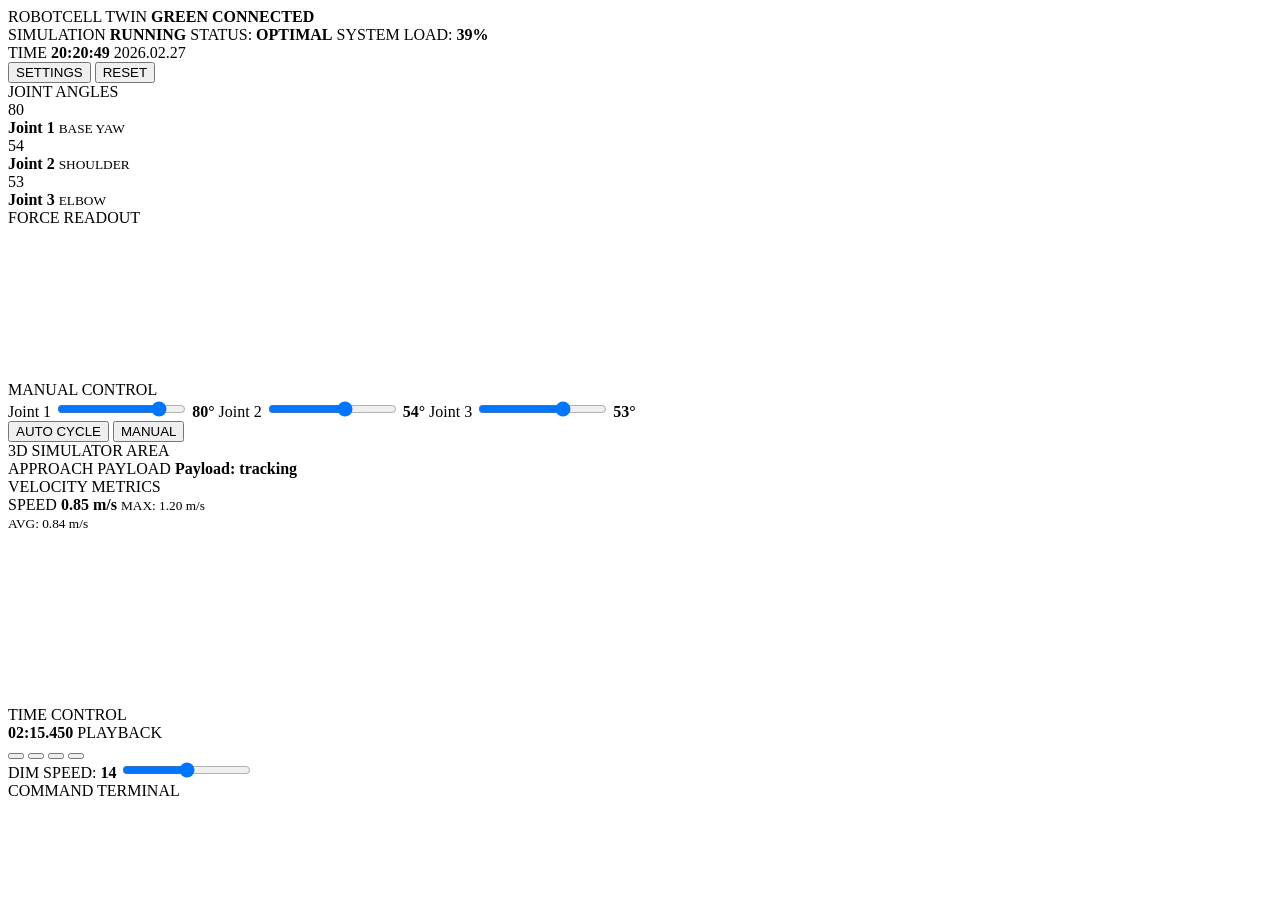
==== robotcell-twin/index.html @ 54c1dec3 "Add robotcell twin demo" ====
<!doctype html>
<html lang="zh-CN">
  <head>
    <meta charset="UTF-8" />
    <meta name="viewport" content="width=device-width, initial-scale=1.0" />
    <meta
      name="description"
      content="工业机械臂数字孪生控制台 demo，可交互体验机器人抓取、输送、回放与实时监控。"
    />
    <title>RobotCell Twin Demo</title>
    <script>
      document.documentElement.classList.add(location.protocol === "file:" ? "is-file" : "is-served");
    </script>
    <style>
      html.is-file,
      html.is-file body {
        min-height: 100%;
        margin: 0;
        background: #d4d7dc;
        color: #161922;
        font-family: "Avenir Next Condensed", "DIN Alternate", sans-serif;
      }

      .file-launcher {
        display: none;
      }

      html.is-file #app {
        display: none;
      }

      html.is-file .file-launcher {
        min-height: 100vh;
        display: grid;
        place-items: center;
        padding: 24px;
        background:
          linear-gradient(90deg, rgba(22, 25, 34, 0.07) 1px, transparent 1px) 0 0 / 34px 34px,
          linear-gradient(rgba(22, 25, 34, 0.06) 1px, transparent 1px) 0 0 / 34px 34px,
          #d4d7dc;
      }

      .file-launcher__panel {
        width: min(720px, 100%);
        border: 3px solid #242834;
        background: rgba(235, 236, 239, 0.94);
        padding: 28px;
        box-shadow: 0 18px 40px rgba(22, 25, 34, 0.16);
      }

      .file-launcher h1 {
        margin: 0 0 12px;
        font-size: clamp(34px, 6vw, 64px);
        line-height: 0.9;
      }

      .file-launcher p {
        margin: 0 0 20px;
        color: #3d424c;
        font-size: 20px;
        line-height: 1.45;
      }

      .file-launcher a {
        min-height: 48px;
        display: inline-flex;
        align-items: center;
        padding: 0 18px;
        background: #f48538;
        color: #161922;
        border: 2px solid rgba(111, 67, 37, 0.35);
        text-decoration: none;
        font-size: 22px;
        font-weight: 900;
      }
    </style>
    <script type="module" crossorigin src="/assets/index-D412RVkO.js"></script>
    <link rel="stylesheet" crossorigin href="/assets/index-Bhrorn5T.css">
  </head>
  <body>
    <div class="file-launcher">
      <div class="file-launcher__panel">
        <h1>RobotCell Twin Demo</h1>
        <p>
          这个项目需要通过本地开发服务或线上静态站点访问。直接用 file:// 打开时，Three.js、图标和样式模块不会被浏览器正确解析。
        </p>
        <a href="http://127.0.0.1:5173/">打开本地 Demo</a>
      </div>
    </div>
    <div id="app">
      <header class="topbar" aria-label="系统状态栏">
        <div class="brand-lockup">
          <div class="avatar-ring" aria-hidden="true">
            <i data-lucide="bot"></i>
          </div>
          <div>
            <span class="eyebrow">ROBOTCELL TWIN</span>
            <strong>GREEN CONNECTED</strong>
          </div>
        </div>
        <div class="signal-strip" aria-hidden="true">
          <i data-lucide="move"></i>
          <i data-lucide="volume-2"></i>
          <i data-lucide="bluetooth"></i>
          <i data-lucide="wifi"></i>
          <i data-lucide="chart-no-axes-column-increasing"></i>
        </div>
        <div class="system-readout">
          <span>SIMULATION <b id="simStateLabel">RUNNING</b></span>
          <span>STATUS: <b>OPTIMAL</b></span>
          <span>SYSTEM LOAD: <b id="loadLabel">39%</b></span>
        </div>
        <div class="clock-block">
          <span>TIME</span>
          <strong id="clockLabel">20:20:49</strong>
          <span id="dateLabel">2026.02.27</span>
        </div>
        <div class="top-actions">
          <button class="console-button" id="settingsButton" type="button" aria-label="打开设置">
            <span>SETTINGS</span>
            <i data-lucide="settings"></i>
          </button>
          <button class="console-button" id="resetButton" type="button" aria-label="重置仿真">
            <span>RESET</span>
            <i data-lucide="rotate-ccw"></i>
          </button>
        </div>
      </header>

      <main class="console-shell">
        <aside class="rail rail-left" aria-label="机器人关节控制">
          <section class="panel joint-panel">
            <div class="panel-title">JOINT ANGLES</div>
            <div class="dial-grid">
              <div class="dial-card primary">
                <div class="dial" data-joint="0">
                  <span id="joint1Dial">80</span>
                  <b></b>
                </div>
                <div>
                  <strong>Joint 1</strong>
                  <small>BASE YAW</small>
                </div>
              </div>
              <div class="joint-silhouette" aria-hidden="true">
                <i data-lucide="armchair"></i>
                <span></span>
              </div>
              <div class="dial-card">
                <div class="dial" data-joint="1">
                  <span id="joint2Dial">54</span>
                  <b></b>
                </div>
                <div>
                  <strong>Joint 2</strong>
                  <small>SHOULDER</small>
                </div>
              </div>
              <div class="dial-card">
                <div class="dial" data-joint="2">
                  <span id="joint3Dial">53</span>
                  <b></b>
                </div>
                <div>
                  <strong>Joint 3</strong>
                  <small>ELBOW</small>
                </div>
              </div>
            </div>
          </section>

          <section class="panel">
            <div class="panel-title">FORCE READOUT</div>
            <canvas id="forceChart" class="mini-chart" width="460" height="150"></canvas>
          </section>

          <section class="panel control-panel">
            <div class="panel-title">MANUAL CONTROL</div>
            <label>
              <span>Joint 1</span>
              <input id="joint1Control" type="range" min="-120" max="120" value="80" />
              <b id="joint1Value">80°</b>
            </label>
            <label>
              <span>Joint 2</span>
              <input id="joint2Control" type="range" min="-50" max="120" value="54" />
              <b id="joint2Value">54°</b>
            </label>
            <label>
              <span>Joint 3</span>
              <input id="joint3Control" type="range" min="-90" max="120" value="53" />
              <b id="joint3Value">53°</b>
            </label>
            <div class="mode-switch" role="group" aria-label="控制模式">
              <button id="autoModeButton" type="button" class="active">AUTO CYCLE</button>
              <button id="manualModeButton" type="button">MANUAL</button>
            </div>
          </section>
        </aside>

        <section class="sim-panel" aria-label="3D 仿真区域">
          <div class="panel-title">3D SIMULATOR AREA</div>
          <div id="simViewport" class="sim-viewport">
            <div class="reticle top-left"></div>
            <div class="reticle top-right"></div>
            <div class="reticle bottom-left"></div>
            <div class="reticle bottom-right"></div>
            <div class="floating-hud">
              <span id="taskStateLabel">APPROACH PAYLOAD</span>
              <b id="payloadStateLabel">Payload: tracking</b>
            </div>
          </div>
        </section>

        <aside class="rail rail-right" aria-label="仿真指标与回放控制">
          <section class="panel metrics-panel">
            <div class="panel-title">VELOCITY METRICS</div>
            <div class="speed-card">
              <span>SPEED</span>
              <strong id="speedLabel">0.85</strong>
              <b>m/s</b>
              <small>MAX: 1.20 m/s<br />AVG: 0.84 m/s</small>
            </div>
            <canvas id="velocityChart" class="mini-chart" width="460" height="170"></canvas>
          </section>

          <section class="panel playback-panel">
            <div class="panel-title">TIME CONTROL</div>
            <strong id="elapsedLabel">02:15.450</strong>
            <span>PLAYBACK</span>
            <div class="transport">
              <button id="playButton" class="active" type="button" aria-label="播放">
                <i data-lucide="play"></i>
              </button>
              <button id="pauseButton" type="button" aria-label="暂停">
                <i data-lucide="pause"></i>
              </button>
              <button id="fastButton" type="button" aria-label="快进">
                <i data-lucide="fast-forward"></i>
              </button>
              <button id="stopButton" type="button" aria-label="停止">
                <i data-lucide="square"></i>
              </button>
            </div>
            <label class="speed-range">
              <span>DIM SPEED: <b id="dimSpeedLabel">14</b></span>
              <input id="speedControl" type="range" min="4" max="24" value="14" />
            </label>
          </section>

          <section class="panel terminal-panel">
            <div class="panel-title">COMMAND TERMINAL</div>
            <ol id="terminalLog" aria-label="系统命令日志"></ol>
          </section>
        </aside>
      </main>
    </div>

  </body>
</html>
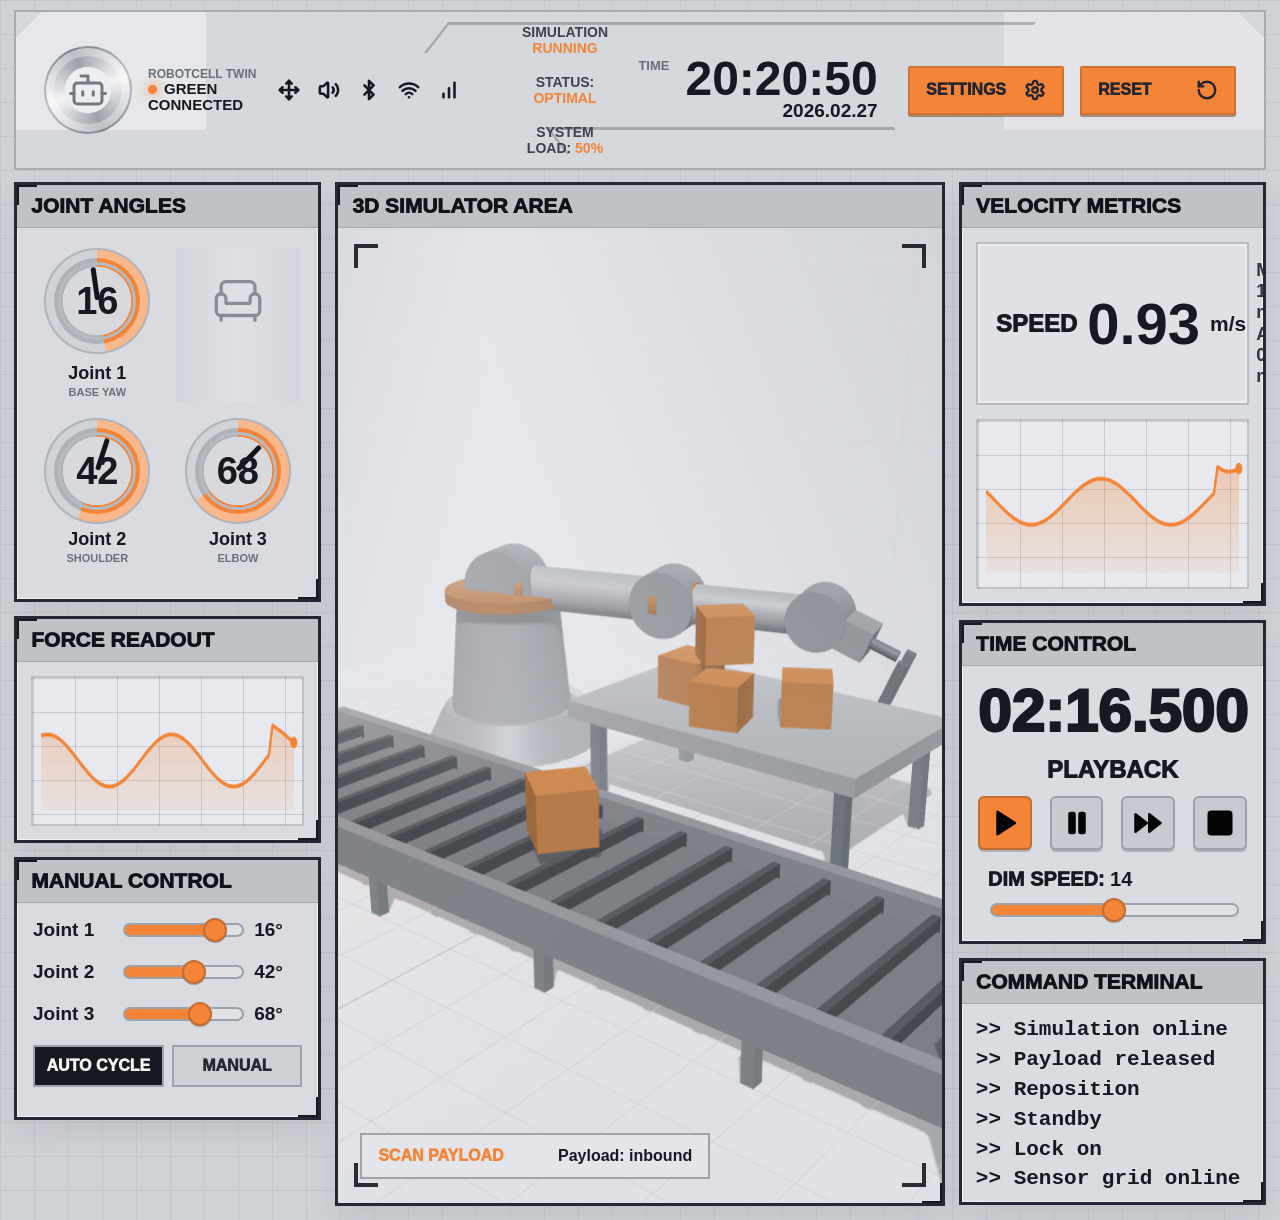
==== commit 0fb558e6: "Fix robotcell twin asset paths" ====
--- a/robotcell-twin/index.html
+++ b/robotcell-twin/index.html
@@ -74,8 +74,8 @@
         font-weight: 900;
       }
     </style>
-    <script type="module" crossorigin src="/assets/index-D412RVkO.js"></script>
-    <link rel="stylesheet" crossorigin href="/assets/index-Bhrorn5T.css">
+    <script type="module" crossorigin src="./assets/index-D412RVkO.js"></script>
+    <link rel="stylesheet" crossorigin href="./assets/index-Bhrorn5T.css">
   </head>
   <body>
     <div class="file-launcher">
--- a/robotcell-twin/assets/index-Bhrorn5T.css
+++ b/robotcell-twin/assets/index-Bhrorn5T.css
@@ -0,0 +1 @@
+:root{color-scheme:light;font-family:DIN Alternate,Avenir Next Condensed,Bahnschrift,Gill Sans,sans-serif;--ink: #161922;--muted: #69707a;--panel: #d8d9dd;--panel-strong: #bfc3c7;--line: #242834;--grid: rgba(55, 61, 72, .18);--accent: #f48538;--accent-strong: #ff7a22;--accent-soft: rgba(244, 133, 56, .28);--steel: #8c9299;--canvas: #ebecef;--shadow: rgba(22, 25, 34, .18)}*{box-sizing:border-box}body{margin:0;min-width:320px;min-height:100vh;background:linear-gradient(90deg,rgba(22,25,34,.06) 1px,transparent 1px) 0 0 / 34px 34px,linear-gradient(rgba(22,25,34,.055) 1px,transparent 1px) 0 0 / 34px 34px,#cfd2d7;color:var(--ink)}button,input{font:inherit}button{border:0;cursor:pointer}#app{min-height:100vh;padding:10px 14px 14px}.topbar{min-height:118px;border:2px solid rgba(36,40,52,.25);background:linear-gradient(135deg,transparent 0 18px,rgba(255,255,255,.38) 18px) left top / 190px 118px no-repeat,linear-gradient(-135deg,transparent 0 18px,rgba(255,255,255,.3) 18px) right top / 260px 118px no-repeat,#d6d9deeb;display:grid;grid-template-columns:minmax(180px,250px) minmax(190px,300px) 1fr minmax(230px,330px) auto;align-items:center;gap:16px;padding:12px 28px;position:relative;overflow:hidden}.topbar:before,.topbar:after{content:"";position:absolute;inset:10px 240px auto 420px;height:28px;border-top:3px solid rgba(74,80,91,.35);border-left:3px solid rgba(74,80,91,.35);transform:skew(-38deg);pointer-events:none}.topbar:after{inset:auto 360px 14px 540px;height:24px;transform:skew(38deg)}.brand-lockup{display:grid;grid-template-columns:92px 1fr;align-items:center;gap:12px;min-width:0}.avatar-ring{width:88px;aspect-ratio:1;border-radius:50%;display:grid;place-items:center;background:radial-gradient(circle at center,#eceef1 0 38%,transparent 40%),conic-gradient(from -20deg,#9da3ab,#f3f4f5,#9da3ab,#f3f4f5,#9da3ab);border:2px solid rgba(36,40,52,.25);box-shadow:inset 0 0 0 8px #ffffff52}.avatar-ring svg{width:42px;height:42px;color:#727984;stroke-width:1.7}.eyebrow{display:block;color:var(--muted);font-size:12px;font-weight:800;letter-spacing:0}.brand-lockup strong{display:block;font-size:15px;line-height:1.05}.brand-lockup strong:before{content:"";width:9px;height:9px;margin-right:7px;display:inline-block;border-radius:50%;background:var(--accent);box-shadow:0 0 12px var(--accent)}.signal-strip{display:flex;align-items:center;gap:18px;min-width:0}.signal-strip svg{width:22px;height:22px;stroke-width:2.8}.system-readout{justify-self:center;display:flex;flex-wrap:wrap;justify-content:center;gap:18px 30px;color:#3d424c;font-weight:900;font-size:14px;text-align:center;z-index:1}.system-readout b{color:var(--accent)}.clock-block{display:grid;grid-template-columns:auto auto;column-gap:16px;align-items:end;justify-content:center;z-index:1}.clock-block span{color:var(--muted);font-size:13px;font-weight:900}.clock-block strong{grid-row:1 / span 2;grid-column:2;font-size:clamp(34px,4vw,48px);line-height:.86;font-variant-numeric:tabular-nums}.clock-block #dateLabel{grid-column:2;justify-self:end;color:var(--ink);font-size:19px}.top-actions{display:flex;gap:16px;justify-self:end;z-index:1}.console-button{min-width:156px;height:49px;padding:0 16px;display:inline-flex;align-items:center;justify-content:space-between;gap:14px;background:var(--accent);color:#22252d;border:2px solid rgba(111,67,37,.28);border-radius:2px;box-shadow:0 2px #6d3a1680;font-weight:950;letter-spacing:0}.console-button:hover{background:#ff934f}.console-button svg{width:22px;height:22px;stroke-width:2.6}.console-shell{margin-top:12px;display:grid;grid-template-columns:minmax(280px,24vw) minmax(520px,1fr) minmax(300px,24vw);gap:14px;min-height:calc(100vh - 154px)}.rail{display:grid;gap:14px;align-content:start}.panel,.sim-panel{background:#dbdde2eb;border:3px solid var(--line);box-shadow:inset 0 0 0 1px #ffffffa6,0 13px 28px #181c2414;position:relative;overflow:hidden}.panel:before,.sim-panel:before,.panel:after,.sim-panel:after{content:"";position:absolute;width:18px;height:18px;border-color:var(--line);pointer-events:none}.panel:before,.sim-panel:before{top:-3px;left:-3px;border-top:5px solid;border-left:5px solid}.panel:after,.sim-panel:after{right:-3px;bottom:-3px;border-right:5px solid;border-bottom:5px solid}.panel-title{height:43px;display:flex;align-items:center;padding:0 14px;background:var(--panel-strong);color:#0f1218;font-size:21px;font-weight:950;letter-spacing:0;border-bottom:1px solid rgba(36,40,52,.16)}.joint-panel{min-height:420px}.dial-grid{padding:20px 18px 18px;display:grid;grid-template-columns:1fr 1fr;gap:18px 16px}.dial-card{min-width:0;display:grid;grid-template-columns:1fr;justify-items:center;align-items:center;gap:8px;text-align:center}.dial-card.primary{grid-column:1 / 2}.dial-card strong{display:block;font-size:18px;line-height:1}.dial-card small{color:var(--muted);font-size:11px;font-weight:900}.dial{--angle: 80deg;width:clamp(98px,8vw,148px);aspect-ratio:1;border-radius:50%;display:grid;place-items:center;position:relative;background:radial-gradient(circle at center,var(--panel) 0 47%,transparent 48%),conic-gradient(var(--accent) 0 var(--angle),#aeb3ba var(--angle) 360deg);box-shadow:inset 0 0 0 8px #ffffff6b,0 0 0 2px #b0b4bb}.dial:before{content:"";position:absolute;top:12px;right:12px;bottom:12px;left:12px;border-radius:50%;border:3px solid #b6bac1}.dial span{z-index:1;font-size:clamp(26px,3vw,38px);font-weight:800;font-variant-numeric:tabular-nums}.dial b{position:absolute;width:5px;height:32%;top:17%;border-radius:2px;background:#11141a;transform-origin:50% 100%;transform:rotate(var(--needle))}.joint-silhouette{grid-row:span 1;min-height:154px;display:grid;place-items:center;background:linear-gradient(90deg,transparent,rgba(255,255,255,.26),transparent),#c4c8cf47}.joint-silhouette svg{width:58px;height:58px;color:#878d96;stroke-width:1.35}.mini-chart{display:block;width:calc(100% - 28px);height:150px;margin:14px;background:linear-gradient(90deg,var(--grid) 1px,transparent 1px) 0 0 / 42px 100%,linear-gradient(var(--grid) 1px,transparent 1px) 0 0 / 100% 34px,#eceef2c2;border:2px solid rgba(36,40,52,.2)}.control-panel{padding-bottom:14px}.control-panel label{min-height:42px;display:grid;grid-template-columns:76px 1fr 48px;align-items:center;gap:12px;padding:12px 16px 0;font-size:19px;font-weight:900}.control-panel b,.speed-range b{font-variant-numeric:tabular-nums}input[type=range]{-webkit-appearance:none;-moz-appearance:none;appearance:none;width:100%;height:14px;border-radius:999px;background:linear-gradient(var(--accent),var(--accent)) 0 0 / var(--fill, 50%) 100% no-repeat,#dfe1e5;border:2px solid #9ca2ab;outline:0}input[type=range]::-webkit-slider-thumb{-webkit-appearance:none;-moz-appearance:none;appearance:none;width:24px;height:24px;border-radius:50%;background:var(--accent);border:2px solid rgba(111,67,37,.35);box-shadow:0 1px #00000047}input[type=range]::-moz-range-thumb{width:24px;height:24px;border-radius:50%;background:var(--accent);border:2px solid rgba(111,67,37,.35)}.mode-switch{margin:16px;display:grid;grid-template-columns:1fr 1fr;gap:8px}.mode-switch button{min-height:42px;border:2px solid #9da3aa;background:#cdd0d5;color:#242832;font-weight:950}.mode-switch button.active{background:var(--ink);color:#f6f6f4}.sim-panel{display:grid;grid-template-rows:43px 1fr;min-height:640px}.sim-viewport{min-height:0;position:relative;background:radial-gradient(circle at 60% 38%,rgba(255,255,255,.78),transparent 48%),#dfe1e5}.sim-viewport canvas{width:100%;height:100%;display:block}.reticle{position:absolute;width:24px;height:24px;border-color:#161922;opacity:.9;pointer-events:none}.reticle.top-left{top:16px;left:16px;border-top:4px solid;border-left:4px solid}.reticle.top-right{top:16px;right:16px;border-top:4px solid;border-right:4px solid}.reticle.bottom-left{bottom:16px;left:16px;border-bottom:4px solid;border-left:4px solid}.reticle.bottom-right{right:16px;bottom:16px;border-right:4px solid;border-bottom:4px solid}.floating-hud{position:absolute;left:22px;bottom:24px;min-width:min(350px,calc(100% - 44px));padding:12px 16px;display:flex;justify-content:space-between;gap:18px;background:#e5e7ebc2;border:2px solid rgba(36,40,52,.35);-webkit-backdrop-filter:blur(8px);backdrop-filter:blur(8px);font-weight:950}.floating-hud span{color:var(--accent)}.floating-hud b{color:var(--ink)}.metrics-panel .mini-chart{height:170px}.speed-card{margin:14px;min-height:106px;padding:16px 18px;display:grid;grid-template-columns:auto auto auto 1fr;align-items:center;gap:10px;border:2px solid rgba(36,40,52,.2);background:#e2e4e8b8;box-shadow:inset 0 0 0 2px #ffffff5c}.speed-card span{font-size:24px;font-weight:950}.speed-card strong{font-size:clamp(42px,5vw,58px);line-height:.9;font-variant-numeric:tabular-nums}.speed-card b{font-size:21px}.speed-card small{justify-self:end;color:#303540;font-size:18px;font-weight:900;line-height:1.18}.playback-panel{padding-bottom:22px;text-align:center}.playback-panel>strong{display:block;margin-top:16px;font-size:clamp(42px,5vw,60px);line-height:1;font-weight:950;font-variant-numeric:tabular-nums}.playback-panel>span{display:block;margin:14px 0 12px;font-size:24px;font-weight:950}.transport{display:flex;justify-content:center;gap:18px;padding:0 16px}.transport button{width:54px;height:54px;display:grid;place-items:center;border:2px solid #9ca2ab;border-radius:6px;background:#c6cbd1;color:#030405;box-shadow:0 2px #24283440}.transport button.active{background:var(--accent);border-color:#6f432561}.transport svg{width:30px;height:30px;fill:currentColor;stroke-width:2}.speed-range{display:grid;grid-template-columns:1fr;gap:10px;margin:18px 26px 0;text-align:left;font-size:20px;font-weight:950}.terminal-panel{min-height:184px;max-height:250px}.terminal-panel ol{list-style:none;margin:0;padding:11px 14px 18px;height:198px;overflow:hidden;font-family:SF Mono,Menlo,monospace;font-size:21px;line-height:1.42;font-weight:800}.terminal-panel li{white-space:nowrap;overflow:hidden;text-overflow:ellipsis}.terminal-panel li:before{content:">> "}@media (max-width: 1260px){.topbar{grid-template-columns:minmax(180px,230px) 1fr auto}.signal-strip,.system-readout{display:none}.console-shell{grid-template-columns:minmax(260px,320px) 1fr}.rail-right{grid-column:1 / -1;grid-template-columns:repeat(3,minmax(240px,1fr))}.terminal-panel ol{height:168px}}@media (max-width: 860px){#app{padding:8px}.topbar{min-height:auto;grid-template-columns:1fr;gap:12px;padding:14px}.clock-block,.top-actions{justify-self:stretch}.clock-block{justify-content:start}.top-actions{display:grid;grid-template-columns:1fr 1fr}.console-button{min-width:0}.console-shell,.rail-right{grid-template-columns:1fr}.sim-panel{min-height:520px}.rail-left{order:2}.sim-panel{order:1}.rail-right{order:3}}@media (max-width: 520px){.brand-lockup{grid-template-columns:70px 1fr}.avatar-ring{width:66px}.dial-grid,.dial-card{grid-template-columns:1fr}.joint-silhouette{display:none}.control-panel label,.floating-hud,.speed-card{grid-template-columns:1fr}.transport{gap:10px}}
